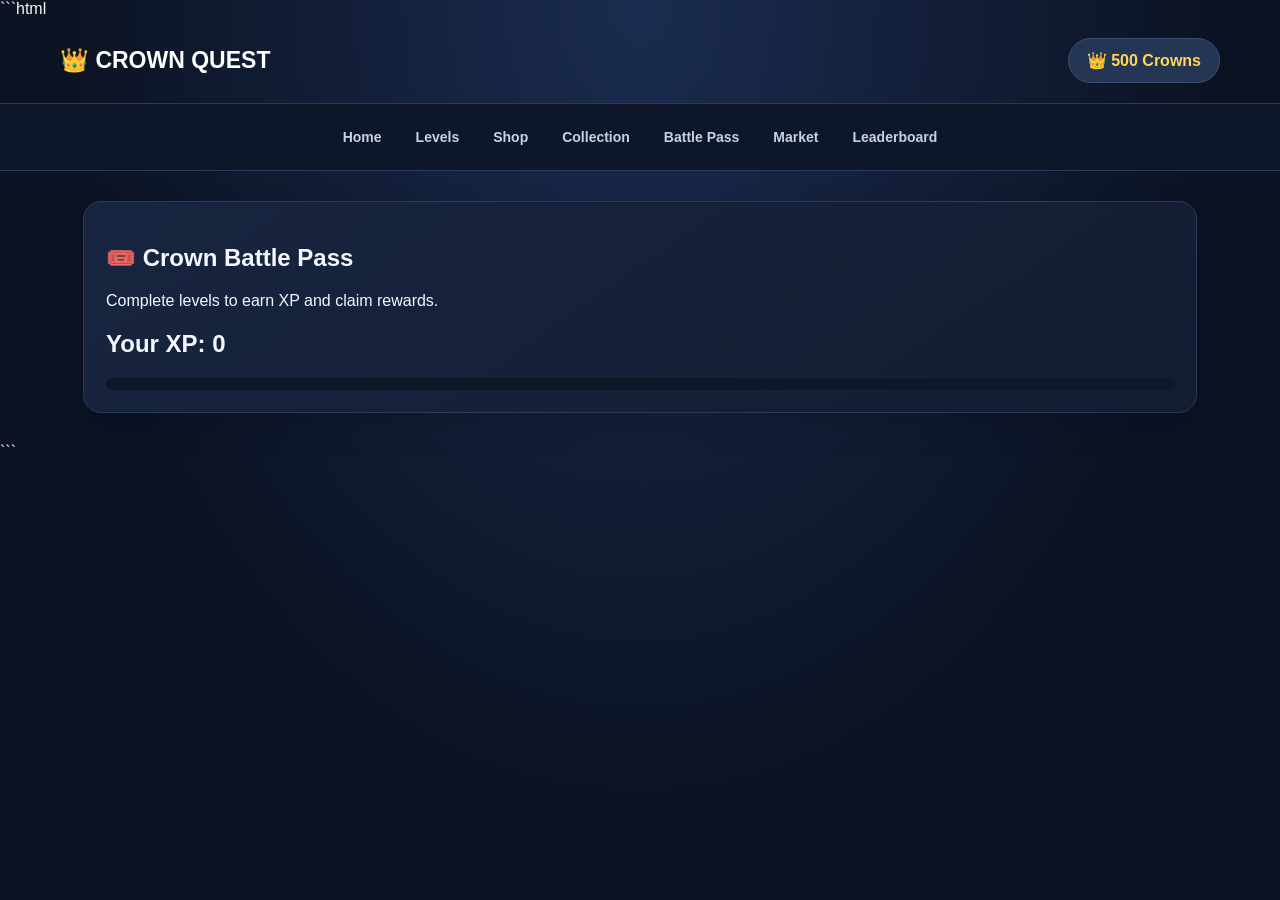
==== battlepass.html @ 0d917dfa "Create battlepass.html" ====
```html
<!DOCTYPE html>
<html lang="en">
<head>
<meta charset="UTF-8">
<meta name="viewport" content="width=device-width, initial-scale=1">
<title>Battle Pass - Crown Quest</title>
<link rel="stylesheet" href="style.css">
</head>
<body>
<header>
<a class="brand" href="index.html">👑 CROWN QUEST</a>
<div class="wallet">👑 <span data-coins>500</span> Crowns</div>
</header>

<nav>
<a href="index.html">Home</a>
<a href="levels.html">Levels</a>
<a href="shop.html">Shop</a>
<a href="collection.html">Collection</a>
<a href="battlepass.html">Battle Pass</a>
<a href="market.html">Market</a>
<a href="leaderboard.html">Leaderboard</a>
</nav>

<main>
<section class="panel">
<h1>🎟️ Crown Battle Pass</h1>
<p>Complete levels to earn XP and claim rewards.</p>
<h2 id="xpText">Your XP: 0</h2>
<div class="progress"><div id="xpBar"></div></div>
</section>

<section id="rewards" class="shopgrid"></section>
</main>

<script src="app.js"></script>
<script>
function renderBattlePass() {
    document.getElementById("xpText").textContent =
        "Your XP: " + gameData.passXP;

    document.getElementById("xpBar").style.width =
        (gameData.passXP % 100) + "%";

    const rewards = document.getElementById("rewards");
    rewards.innerHTML = "";

    for (let tier = 1; tier <= 10; tier++) {
        const needed = tier * 100;
        const rewardId = "battlepass-" + tier;
        const claimed = gameData.history.includes(rewardId);

        const card = document.createElement("article");
        card.className = "panel item";

        card.innerHTML =
            '<div class="art">' + ["🪙","📦","👑","🎁","💎"][tier % 5] + '</div>' +
            '<h2>Tier ' + tier + '</h2>' +
            '<p>Required XP: ' + needed + '</p>' +
            '<p>Reward: 100 Crowns</p>' +
            '<button ' + (gameData.passXP < needed || claimed ? "disabled" : "") + '>' +
            (claimed ? "Claimed" : "Claim Reward") + '</button>';

        card.querySelector("button").addEventListener("click", () => {
            if (gameData.passXP < needed || gameData.history.includes(rewardId)) return;

            gameData.history.push(rewardId);
            addCrowns(100);
            renderBattlePass();
            showMessage("You claimed 100 Crowns!");
        });

        rewards.appendChild(card);
    }
}

document.addEventListener("DOMContentLoaded", renderBattlePass);
</script>
</body>
</html>
```
---- style.css ----
* {
    box-sizing: border-box;
}

:root {
    --background: #0b1222;
    --panel: #172540;
    --text: #f4f7ff;
    --muted: #b4c0d8;
    --gold: #ffd45a;
    --purple: #8065ed;
    --border: #2b3a5b;
}

body {
    margin: 0;
    min-height: 100vh;
    font-family: Arial, sans-serif;
    background: radial-gradient(ellipse at top, #1b2c50, var(--background) 65%);
    color: var(--text);
}

a {
    color: #b6c8ff;
    text-decoration: none;
}

a:hover {
    color: var(--gold);
}

header {
    max-width: 1200px;
    margin: auto;
    padding: 20px;
    display: flex;
    align-items: center;
    justify-content: space-between;
    gap: 15px;
}

.brand {
    font-size: 23px;
    font-weight: 900;
    color: white;
}

.wallet {
    padding: 12px 18px;
    background: #253554;
    border: 1px solid #3b4d71;
    border-radius: 30px;
    color: var(--gold);
    font-weight: bold;
}

nav {
    display: flex;
    flex-wrap: wrap;
    justify-content: center;
    gap: 8px;
    padding: 14px;
    background: #0e1729;
    border-top: 1px solid var(--border);
    border-bottom: 1px solid var(--border);
}

nav a {
    padding: 11px 13px;
    border-radius: 10px;
    color: #c7d1e5;
    font-size: 14px;
    font-weight: bold;
}

nav a:hover,
nav a.active {
    background: #263759;
    color: white;
}

main {
    max-width: 1150px;
    margin: 30px auto;
    padding: 0 18px;
}

.panel {
    background: linear-gradient(145deg, #182540, #131d32);
    border: 1px solid var(--border);
    border-radius: 18px;
    padding: 22px;
    box-shadow: 0 12px 35px #0002;
}

.hero {
    display: flex;
    align-items: center;
    justify-content: space-between;
    gap: 25px;
    min-height: 300px;
    background: linear-gradient(110deg, #182747, #30275a);
}

.hero h1 {
    font-size: clamp(32px, 5vw, 55px);
    line-height: 1.05;
    margin: 14px 0;
}

.hero p {
    max-width: 600px;
    color: #c4cee2;
    font-size: 17px;
    line-height: 1.7;
}

.hero-art {
    font-size: 90px;
}

.eyebrow {
    color: var(--gold);
    font-weight: 900;
    letter-spacing: 2px;
    font-size: 12px;
}

button,
.button-link {
    display: inline-block;
    border: 0;
    border-radius: 11px;
    padding: 12px 17px;
    background: linear-gradient(135deg, #8c71ff, #6b52d9);
    color: white;
    font-weight: bold;
    cursor: pointer;
    font-size: 14px;
}

.button-link {
    margin-top: 10px;
}

button:hover,
.button-link:hover {
    filter: brightness(1.15);
    color: white;
}

button:disabled {
    opacity: 0.4;
    cursor: not-allowed;
}

.secondary {
    background: #344461;
}

.stats {
    display: grid;
    grid-template-columns: repeat(4, 1fr);
    gap: 15px;
    margin: 20px 0;
}

.stat {
    display: flex;
    flex-direction: column;
    gap: 10px;
}

.stat span {
    color: var(--muted);
    font-size: 14px;
}

.stat b {
    font-size: 28px;
    color: var(--gold);
}

.grid2 {
    display: grid;
    grid-template-columns: repeat(2, minmax(0, 1fr));
    gap: 16px;
    margin: 18px 0;
}

.grid2 .panel p {
    color: var(--muted);
    line-height: 1.6;
}

.shopgrid {
    display: grid;
    grid-template-columns: repeat(3, minmax(0, 1fr));
    gap: 16px;
}

.item {
    display: flex;
    flex-direction: column;
    align-items: flex-start;
    gap: 10px;
}

.item .art {
    width: 100%;
    height: 110px;
    display: grid;
    place-items: center;
    background: radial-gradient(circle, #344b78, #202c48);
    border-radius: 13px;
    font-size: 58px;
}

.item h3 {
    margin: 0;
}

.item p {
    color: var(--muted);
    line-height: 1.5;
}

.item button {
    margin-top: auto;
}

.badge {
    display: inline-block;
    padding: 5px 9px;
    border-radius: 30px;
    background: #344461;
    color: white;
    font-size: 10px;
    font-weight: 900;
    text-transform: uppercase;
}

.common {
    background: #35664d;
}

.rare {
    background: #315ba1;
}

.epic {
    background: #7047aa;
}

.legendary {
    background: #9a6520;
}

.levelmap {
    display: grid;
    grid-template-columns: repeat(7, minmax(0, 1fr));
    gap: 10px;
    margin: 16px 0;
}

.leveltile {
    min-height: 80px;
    border: 1px solid #354568;
    border-radius: 14px;
    background: #1b2a46;
    display: flex;
    flex-direction: column;
    align-items: center;
    justify-content: center;
    gap: 8px;
    cursor: pointer;
}

.leveltile b {
    font-size: 25px;
}

.leveltile span {
    font-size: 12px;
    color: #c4cee2;
}

.leveltile.current {
    outline: 2px solid var(--gold);
    background: #3b3551;
}

.leveltile.locked {
    opacity: 0.4;
    cursor: not-allowed;
}

.leveltile.boss {
    background: linear-gradient(140deg, #622d45, #322344);
    border-color: #ba557a;
}

.gamebox {
    margin-top: 18px;
}

.canvaswrap {
    margin-top: 12px;
    overflow: hidden;
    border-radius: 14px;
    border: 1px solid #344461;
    background: #7bd7fa;
}

canvas {
    display: block;
    width: 100%;
    height: auto;
}

.controls {
    display: flex;
    align-items: center;
    justify-content: space-between;
    flex-wrap: wrap;
    gap: 12px;
    margin-top: 14px;
}

.arrows {
    display: flex;
    gap: 8px;
    flex-wrap: wrap;
}

.notice {
    background: #202d48;
    color: #c5d0e5;
    border-radius: 12px;
    padding: 13px;
    margin-top: 14px;
    font-size: 13px;
    line-height: 1.5;
}

.progress {
    height: 12px;
    background: #0e1729;
    border-radius: 20px;
    overflow: hidden;
    margin-top: 12px;
}

.progress div {
    height: 100%;
    width: 0;
    background: linear-gradient(90deg, #8b6cff, #ffd45a);
}

.formrow {
    display: flex;
    align-items: end;
    gap: 14px;
    flex-wrap: wrap;
}

label {
    display: flex;
    flex-direction: column;
    gap: 7px;
    color: var(--muted);
    font-size: 13px;
}

input,
select {
    background: #0e1729;
    border: 1px solid #3b4d71;
    color: white;
    padding: 11px;
    border-radius: 9px;
}

.row,
.leader-row {
    display: flex;
    align-items: center;
    gap: 14px;
    padding: 14px 0;
    border-bottom: 1px solid #2a3958;
}

.rowicon {
    font-size: 35px;
}

.rowinfo {
    flex: 1;
}

.rowinfo p {
    color: var(--muted);
    font-size: 12px;
}

.gold {
    color: var(--gold);
}

.empty {
    color: var(--muted);
    padding: 20px;
    text-align: center;
}

.leader-rank {
    width: 32px;
    height: 32px;
    display: grid;
    place-items: center;
    background: #2a3a5c;
    border-radius: 9px;
    font-weight: 900;
}

.leader-name {
    flex: 1;
    font-weight: bold;
}

.footer {
    margin: 30px 0 12px;
    color: #8190ad;
    font-size: 12px;
    line-height: 1.6;
}

.toast {
    position: fixed;
    left: 50%;
    bottom: 24px;
    transform: translate(-50%, 20px);
    opacity: 0;
    pointer-events: none;
    background: #f5f7ff;
    color: #15213a;
    padding: 12px 18px;
    border-radius: 12px;
    font-weight: bold;
    transition: 0.2s;
    z-index: 10000;
}

.toast.show {
    opacity: 1;
    transform: translate(-50%, 0);
}

.world-picker {
    display: flex;
    align-items: center;
    gap: 15px;
    flex-wrap: wrap;
}

.small {
    color: var(--muted);
    font-size: 13px;
}

@media (max-width: 780px) {
    .stats {
        grid-template-columns: repeat(2, 1fr);
    }

    .shopgrid {
        grid-template-columns: repeat(2, minmax(0, 1fr));
    }

    .levelmap {
        grid-template-columns: repeat(4, minmax(0, 1fr));
    }

    .hero-art {
        font-size: 65px;
    }

    .grid2 {
        grid-template-columns: 1fr;
    }
}

@media (max-width: 500px) {
    header {
        align-items: flex-start;
        flex-direction: column;
    }

    .shopgrid {
        grid-template-columns: 1fr;
    }

    .hero-art {
        display: none;
    }

    .levelmap {
        grid-template-columns: repeat(3, minmax(0, 1fr));
    }

    .controls {
        align-items: flex-start;
        flex-direction: column;
    }
}
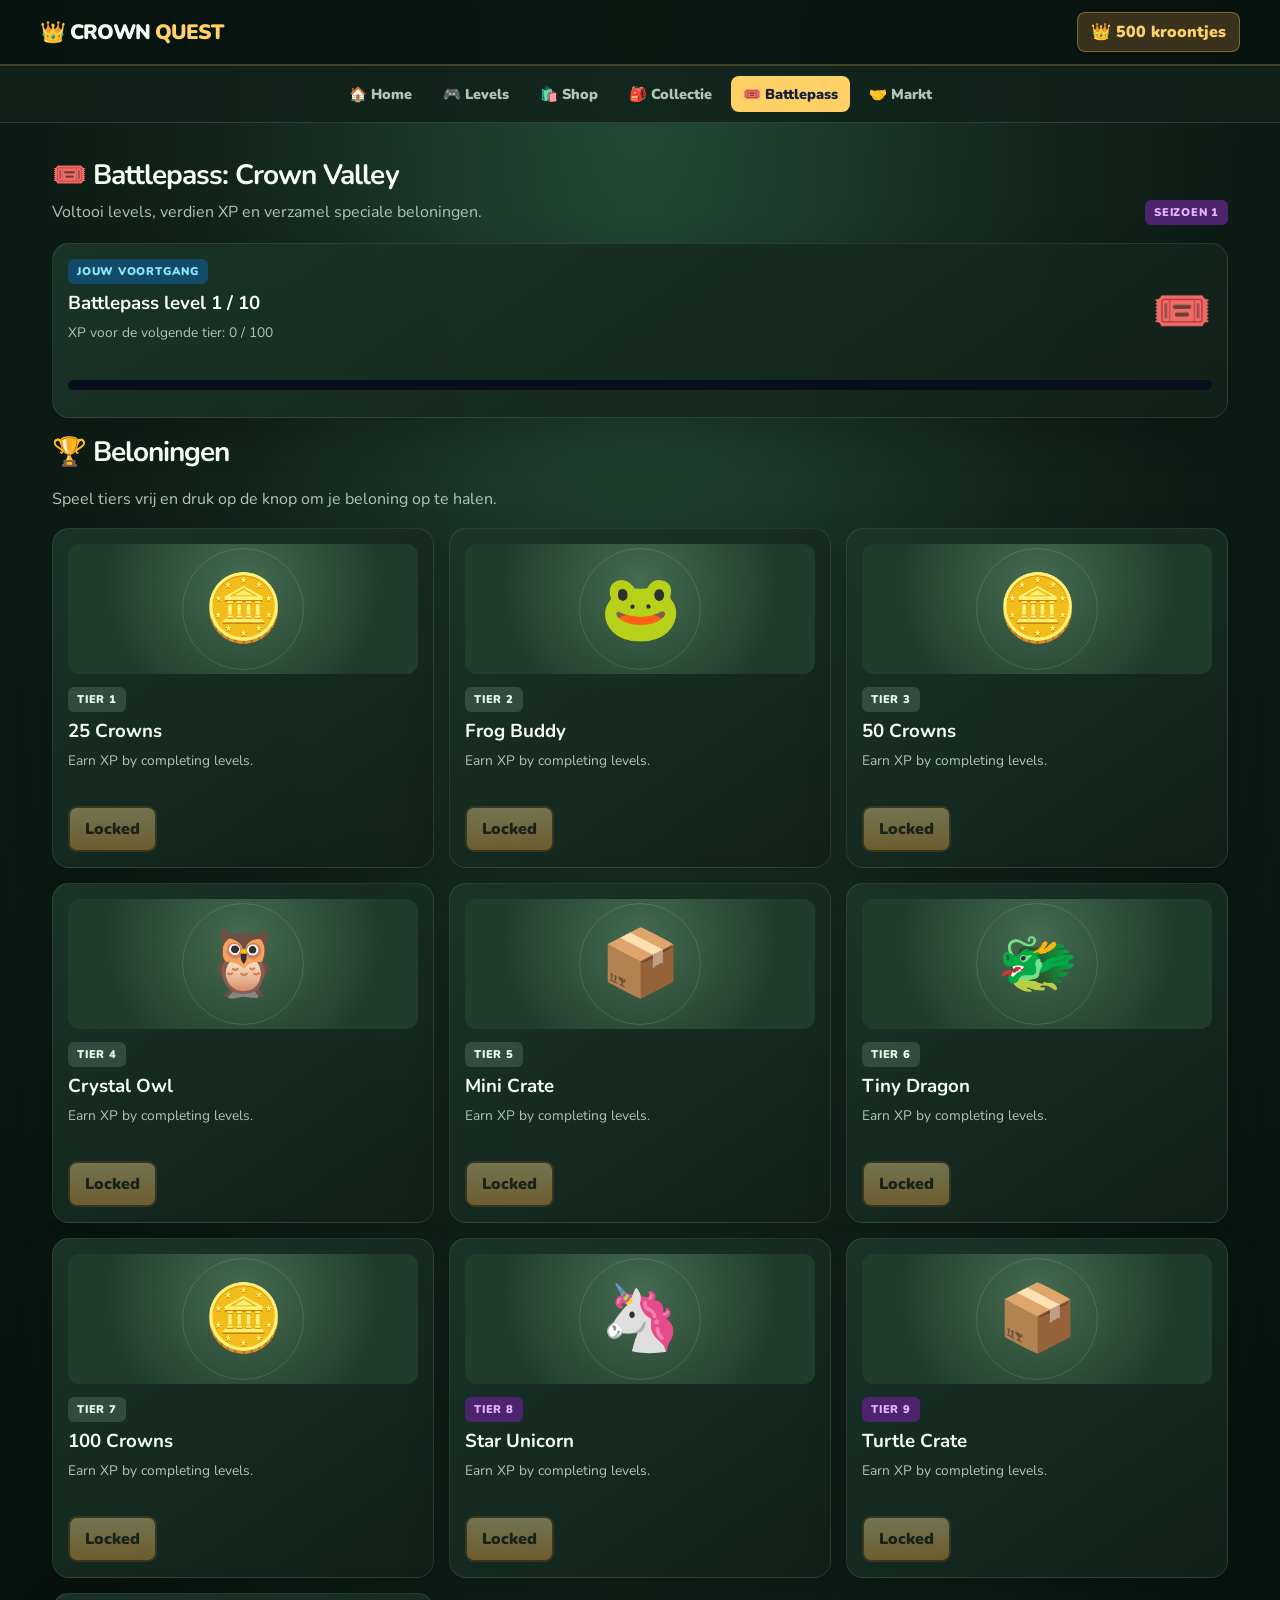
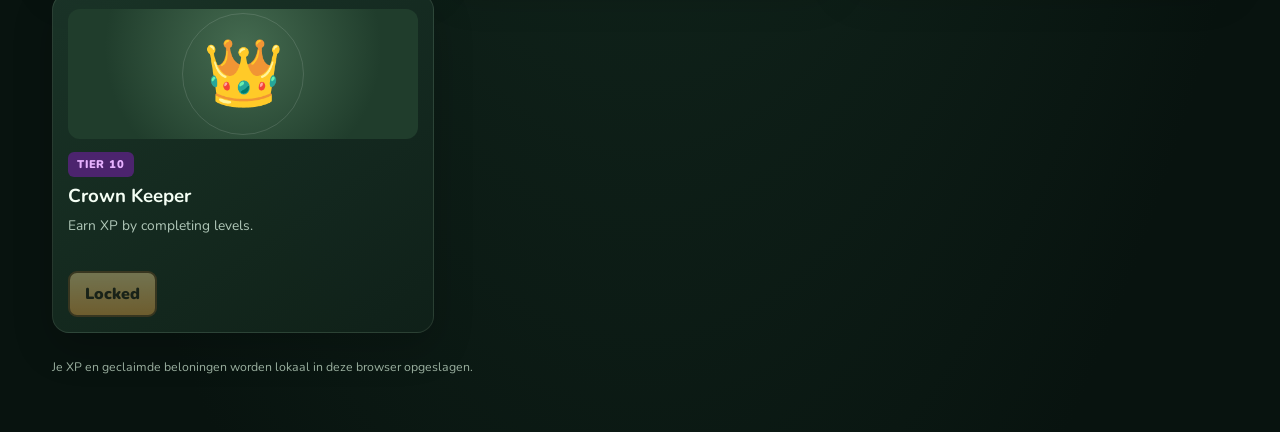
==== commit 201f8241: "Create battlepass.html" ====
--- a/battlepass.html
+++ b/battlepass.html
@@ -1,82 +1,62 @@
-```html
-<!DOCTYPE html>
-<html lang="en">
+<!doctype html>
+<html lang="nl">
 <head>
-<meta charset="UTF-8">
-<meta name="viewport" content="width=device-width, initial-scale=1">
-<title>Battle Pass - Crown Quest</title>
-<link rel="stylesheet" href="style.css">
+  <meta charset="utf-8">
+  <meta name="viewport" content="width=device-width, initial-scale=1">
+  <title>Battlepass | Crown Quest</title>
+  <link rel="stylesheet" href="style.css">
 </head>
 <body>
-<header>
-<a class="brand" href="index.html">👑 CROWN QUEST</a>
-<div class="wallet">👑 <span data-coins>500</span> Crowns</div>
-</header>
+  <header>
+    <a class="brand" href="index.html">👑 CROWN <span>QUEST</span></a>
+    <div class="wallet">👑 <span data-coins>500</span> kroontjes</div>
+  </header>
 
-<nav>
-<a href="index.html">Home</a>
-<a href="levels.html">Levels</a>
-<a href="shop.html">Shop</a>
-<a href="collection.html">Collection</a>
-<a href="battlepass.html">Battle Pass</a>
-<a href="market.html">Market</a>
-<a href="leaderboard.html">Leaderboard</a>
-</nav>
+  <nav>
+    <a href="index.html">🏠 Home</a>
+    <a href="levels.html">🎮 Levels</a>
+    <a href="shop.html">🛍️ Shop</a>
+    <a href="collection.html">🎒 Collectie</a>
+    <a href="battlepass.html" class="active">🎟️ Battlepass</a>
+    <a href="market.html">🤝 Markt</a>
+  </nav>
 
-<main>
-<section class="panel">
-<h1>🎟️ Crown Battle Pass</h1>
-<p>Complete levels to earn XP and claim rewards.</p>
-<h2 id="xpText">Your XP: 0</h2>
-<div class="progress"><div id="xpBar"></div></div>
-</section>
+  <main>
+    <div class="head">
+      <div>
+        <h2>🎟️ Battlepass: Crown Valley</h2>
+        <p>Voltooi levels, verdien XP en verzamel speciale beloningen.</p>
+      </div>
+      <span class="badge epic">Seizoen 1</span>
+    </div>
 
-<section id="rewards" class="shopgrid"></section>
-</main>
+    <section class="panel item" style="margin-bottom:15px">
+      <div style="display:flex;justify-content:space-between;align-items:center;gap:12px">
+        <div>
+          <span class="badge rare">Jouw voortgang</span>
+          <h3>Battlepass level <span id="bpLevel">1</span> / 10</h3>
+          <p style="margin:0">XP voor de volgende tier: <span id="bpXp">0 / 100</span></p>
+        </div>
+        <span style="font-size:48px" aria-hidden="true">🎟️</span>
+      </div>
 
-<script src="app.js"></script>
-<script>
-function renderBattlePass() {
-    document.getElementById("xpText").textContent =
-        "Your XP: " + gameData.passXP;
+      <div class="progress" style="margin-top:16px">
+        <span id="bpBar" style="width:0%"></span>
+      </div>
+    </section>
 
-    document.getElementById("xpBar").style.width =
-        (gameData.passXP % 100) + "%";
+    <h2>🏆 Beloningen</h2>
+    <p>Speel tiers vrij en druk op de knop om je beloning op te halen.</p>
 
-    const rewards = document.getElementById("rewards");
-    rewards.innerHTML = "";
+    <div class="grid" id="passGrid"></div>
 
-    for (let tier = 1; tier <= 10; tier++) {
-        const needed = tier * 100;
-        const rewardId = "battlepass-" + tier;
-        const claimed = gameData.history.includes(rewardId);
+    <div class="footer">
+      Je XP en geclaimde beloningen worden lokaal in deze browser opgeslagen.
+    </div>
+  </main>
 
-        const card = document.createElement("article");
-        card.className = "panel item";
+  <div id="toast" class="toast"></div>
 
-        card.innerHTML =
-            '<div class="art">' + ["🪙","📦","👑","🎁","💎"][tier % 5] + '</div>' +
-            '<h2>Tier ' + tier + '</h2>' +
-            '<p>Required XP: ' + needed + '</p>' +
-            '<p>Reward: 100 Crowns</p>' +
-            '<button ' + (gameData.passXP < needed || claimed ? "disabled" : "") + '>' +
-            (claimed ? "Claimed" : "Claim Reward") + '</button>';
-
-        card.querySelector("button").addEventListener("click", () => {
-            if (gameData.passXP < needed || gameData.history.includes(rewardId)) return;
-
-            gameData.history.push(rewardId);
-            addCrowns(100);
-            renderBattlePass();
-            showMessage("You claimed 100 Crowns!");
-        });
-
-        rewards.appendChild(card);
-    }
-}
-
-document.addEventListener("DOMContentLoaded", renderBattlePass);
-</script>
+  <script src="app.js"></script>
 </body>
 </html>
-```
--- a/style.css
+++ b/style.css
@@ -1,515 +1,792 @@
+@import url('https://fonts.googleapis.com/css2?family=Nunito:wght@400;700;800;900&display=swap');
+
+:root {
+  --bg: #08130f;
+  --panel: #13251f;
+  --panel2: #1b352a;
+  --line: #ffffff20;
+  --text: #f5fff5;
+  --muted: #b0c7b8;
+  --gold: #ffd166;
+  --mint: #78f0ad;
+  --pink: #ff82aa;
+  --blue: #7de5f2;
+  --purple: #c58cff;
+}
+
 * {
-    box-sizing: border-box;
-}
-
-:root {
-    --background: #0b1222;
-    --panel: #172540;
-    --text: #f4f7ff;
-    --muted: #b4c0d8;
-    --gold: #ffd45a;
-    --purple: #8065ed;
-    --border: #2b3a5b;
+  box-sizing: border-box;
+}
+
+html {
+  scroll-behavior: smooth;
 }
 
 body {
-    margin: 0;
-    min-height: 100vh;
-    font-family: Arial, sans-serif;
-    background: radial-gradient(ellipse at top, #1b2c50, var(--background) 65%);
-    color: var(--text);
+  margin: 0;
+  min-height: 100vh;
+  color: var(--text);
+  font-family: Nunito, system-ui, sans-serif;
+  background: radial-gradient(ellipse at top, #244b37 0, #11251c 45%, var(--bg) 85%);
 }
 
 a {
-    color: #b6c8ff;
-    text-decoration: none;
-}
-
-a:hover {
-    color: var(--gold);
+  color: inherit;
+  text-decoration: none;
+}
+
+button,
+input,
+select {
+  font: inherit;
+}
+
+button,
+.button {
+  display: inline-flex;
+  align-items: center;
+  justify-content: center;
+  gap: 7px;
+  border: 2px solid #6f4c24;
+  border-radius: 9px;
+  padding: 10px 15px;
+  background: linear-gradient(#ffe39b, #f5ad48);
+  color: #211a10;
+  font-weight: 1000;
+  cursor: pointer;
+  box-shadow: 0 4px 0 #6f4c24;
+  transition: transform .15s, filter .15s;
+}
+
+button:hover,
+.button:hover {
+  transform: translateY(-2px);
+  filter: brightness(1.08);
+}
+
+button:disabled {
+  opacity: .4;
+  cursor: not-allowed;
+  transform: none;
+  box-shadow: none;
+}
+
+.secondary {
+  background: linear-gradient(#334c41, #20352c);
+  color: #f5fff5;
+  border-color: #0a1911;
+  box-shadow: 0 4px 0 #07120d;
 }
 
 header {
-    max-width: 1200px;
-    margin: auto;
-    padding: 20px;
-    display: flex;
-    align-items: center;
-    justify-content: space-between;
-    gap: 15px;
+  position: sticky;
+  top: 0;
+  z-index: 10;
+  display: flex;
+  align-items: center;
+  justify-content: space-between;
+  gap: 14px;
+  padding: 12px clamp(12px, 4vw, 40px);
+  background: #08140fee;
+  border-bottom: 2px solid #b99b5a55;
+  backdrop-filter: blur(12px);
 }
 
 .brand {
-    font-size: 23px;
-    font-weight: 900;
-    color: white;
+  font-size: 1.3rem;
+  font-weight: 1000;
+  letter-spacing: -.05em;
+}
+
+.brand span {
+  color: var(--gold);
 }
 
 .wallet {
-    padding: 12px 18px;
-    background: #253554;
-    border: 1px solid #3b4d71;
-    border-radius: 30px;
-    color: var(--gold);
-    font-weight: bold;
+  padding: 8px 13px;
+  background: #3b321d;
+  border: 1px solid #ffdb7950;
+  border-radius: 8px;
+  color: var(--gold);
+  font-weight: 1000;
+  white-space: nowrap;
 }
 
 nav {
-    display: flex;
-    flex-wrap: wrap;
-    justify-content: center;
-    gap: 8px;
-    padding: 14px;
-    background: #0e1729;
-    border-top: 1px solid var(--border);
-    border-bottom: 1px solid var(--border);
+  display: flex;
+  gap: 7px;
+  flex-wrap: wrap;
+  justify-content: center;
+  padding: 10px 12px;
+  border-bottom: 1px solid var(--line);
+  background: #10221bd9;
 }
 
 nav a {
-    padding: 11px 13px;
-    border-radius: 10px;
-    color: #c7d1e5;
-    font-size: 14px;
-    font-weight: bold;
+  padding: 8px 12px;
+  border-radius: 8px;
+  font-weight: 900;
+  font-size: .9rem;
+  color: var(--muted);
 }
 
 nav a:hover,
 nav a.active {
-    background: #263759;
-    color: white;
+  background: var(--gold);
+  color: #172039;
 }
 
 main {
-    max-width: 1150px;
-    margin: 30px auto;
-    padding: 0 18px;
+  max-width: 1240px;
+  margin: auto;
+  padding: 25px clamp(12px, 3vw, 32px) 55px;
 }
 
 .panel {
-    background: linear-gradient(145deg, #182540, #131d32);
-    border: 1px solid var(--border);
-    border-radius: 18px;
-    padding: 22px;
-    box-shadow: 0 12px 35px #0002;
+  background: linear-gradient(145deg, #1b3529f2, #102119f2);
+  border: 1px solid #d4e9d31c;
+  border-radius: 17px;
+  box-shadow: 0 15px 40px #0003;
 }
 
 .hero {
-    display: flex;
-    align-items: center;
-    justify-content: space-between;
-    gap: 25px;
-    min-height: 300px;
-    background: linear-gradient(110deg, #182747, #30275a);
-}
-
-.hero h1 {
-    font-size: clamp(32px, 5vw, 55px);
-    line-height: 1.05;
-    margin: 14px 0;
-}
-
-.hero p {
-    max-width: 600px;
-    color: #c4cee2;
-    font-size: 17px;
-    line-height: 1.7;
-}
-
-.hero-art {
-    font-size: 90px;
+  display: grid;
+  grid-template-columns: 1fr 1fr;
+  gap: 18px;
+}
+
+.intro {
+  padding: clamp(20px, 4vw, 38px);
+  overflow: hidden;
 }
 
 .eyebrow {
-    color: var(--gold);
-    font-weight: 900;
-    letter-spacing: 2px;
-    font-size: 12px;
-}
-
-button,
-.button-link {
-    display: inline-block;
-    border: 0;
-    border-radius: 11px;
-    padding: 12px 17px;
-    background: linear-gradient(135deg, #8c71ff, #6b52d9);
-    color: white;
-    font-weight: bold;
-    cursor: pointer;
-    font-size: 14px;
-}
-
-.button-link {
-    margin-top: 10px;
-}
-
-button:hover,
-.button-link:hover {
-    filter: brightness(1.15);
-    color: white;
-}
-
-button:disabled {
-    opacity: 0.4;
-    cursor: not-allowed;
-}
-
-.secondary {
-    background: #344461;
+  font-size: .75rem;
+  font-weight: 1000;
+  letter-spacing: .16em;
+  text-transform: uppercase;
+  color: var(--mint);
+}
+
+h1 {
+  font-size: clamp(2.3rem, 5vw, 4.5rem);
+  line-height: .95;
+  letter-spacing: -.06em;
+  margin: 15px 0;
+}
+
+h1 span {
+  color: var(--gold);
+}
+
+h2 {
+  font-size: 1.75rem;
+  letter-spacing: -.035em;
+  margin: 0 0 6px;
+}
+
+h3 {
+  margin: 6px 0;
+}
+
+p {
+  color: var(--muted);
+  line-height: 1.55;
+}
+
+.actions {
+  display: flex;
+  gap: 10px;
+  flex-wrap: wrap;
+  margin-top: 20px;
+}
+
+.showcase {
+  min-height: 260px;
+  display: grid;
+  place-items: center;
+  position: relative;
+  overflow: hidden;
+  background: radial-gradient(circle at 50% 45%, #46734d, #1a3a2a 60%, #102319);
+}
+
+.pet-big {
+  font-size: 115px;
+  z-index: 1;
+  filter: drop-shadow(0 15px 9px #0007);
+  animation: float 2.6s ease-in-out infinite;
+}
+
+.orbit {
+  position: absolute;
+  width: 190px;
+  height: 190px;
+  border: 1px solid #ffffff25;
+  border-radius: 50%;
+  animation: spin 20s linear infinite;
+}
+
+.orbit.two {
+  width: 270px;
+  height: 270px;
+  border-style: dashed;
+  animation-direction: reverse;
+}
+
+.spark {
+  position: absolute;
+  color: var(--gold);
+  font-size: 25px;
+  animation: twinkle 1.7s infinite;
+}
+
+@keyframes float {
+  50% { transform: translateY(-12px) rotate(4deg); }
+}
+
+@keyframes spin {
+  to { transform: rotate(360deg); }
+}
+
+@keyframes twinkle {
+  50% { opacity: .4; transform: scale(.65) rotate(40deg); }
 }
 
 .stats {
-    display: grid;
-    grid-template-columns: repeat(4, 1fr);
-    gap: 15px;
-    margin: 20px 0;
+  display: grid;
+  grid-template-columns: repeat(3, 1fr);
+  gap: 9px;
+  margin-top: 17px;
 }
 
 .stat {
-    display: flex;
+  padding: 12px;
+  background: #ffffff08;
+  border: 1px solid var(--line);
+  border-radius: 10px;
+}
+
+.stat b {
+  display: block;
+  font-size: 1.2rem;
+}
+
+.stat span {
+  font-size: .78rem;
+  color: var(--muted);
+}
+
+.head {
+  display: flex;
+  justify-content: space-between;
+  align-items: end;
+  gap: 14px;
+  margin: 8px 0 18px;
+}
+
+.head p {
+  margin: 4px 0 0;
+}
+
+.gold {
+  color: var(--gold);
+  font-weight: 1000;
+}
+
+.muted {
+  color: var(--muted);
+}
+
+.badge {
+  display: inline-block;
+  padding: 5px 9px;
+  border-radius: 6px;
+  font-size: .7rem;
+  font-weight: 1000;
+  text-transform: uppercase;
+  letter-spacing: .07em;
+}
+
+.common {
+  background: #334b3e;
+  color: #e1ffe8;
+}
+
+.rare {
+  background: #124b67;
+  color: #8be9ff;
+}
+
+.epic {
+  background: #4c246e;
+  color: #e7b2ff;
+}
+
+.legendary {
+  background: #694617;
+  color: #ffdb77;
+}
+
+.grid {
+  display: grid;
+  grid-template-columns: repeat(3, minmax(0, 1fr));
+  gap: 15px;
+}
+
+.item {
+  padding: 15px;
+  overflow: hidden;
+}
+
+.art {
+  height: 130px;
+  border-radius: 12px;
+  background: radial-gradient(circle at 50% 30%, #456b50, #203d2c 70%);
+  display: grid;
+  place-items: center;
+  font-size: 65px;
+  margin-bottom: 13px;
+  position: relative;
+  overflow: hidden;
+}
+
+.art:after {
+  content: "";
+  position: absolute;
+  width: 120px;
+  height: 120px;
+  border: 1px solid #ffffff20;
+  border-radius: 50%;
+  animation: spin 16s linear infinite;
+}
+
+.item p {
+  font-size: .86rem;
+  min-height: 42px;
+  margin: 4px 0 14px;
+}
+
+.item-foot {
+  display: flex;
+  justify-content: space-between;
+  align-items: center;
+  gap: 8px;
+}
+
+.notice {
+  padding: 13px 15px;
+  background: #112e27;
+  border: 1px solid #286c55;
+  border-radius: 10px;
+  color: #c1ffdd;
+  font-size: .88rem;
+  line-height: 1.5;
+  margin: 14px 0;
+}
+
+.levelmap {
+  display: grid;
+  grid-template-columns: repeat(7, minmax(0, 1fr));
+  gap: 14px 8px;
+  padding: 25px 12px;
+  margin: 18px 0;
+  border: 2px solid #b6a16a55;
+  border-radius: 17px;
+  overflow: hidden;
+  background: radial-gradient(ellipse at 50% 0%, #366b47 0, transparent 65%), linear-gradient(180deg, #173d31, #10271f 70%, #0c1b19);
+  position: relative;
+}
+
+.world-heading {
+  grid-column: 1 / -1;
+  text-align: center;
+  padding: 15px 12px;
+  margin-bottom: 8px;
+  border-radius: 12px;
+  background: #091b18b8;
+  border: 1px solid #d7c07a55;
+}
+
+.world-heading h3 {
+  color: #ffe19a;
+  margin: 0;
+  font-size: 1.3rem;
+}
+
+.world-heading p {
+  margin: 5px 0 0;
+  font-size: .85rem;
+}
+
+.leveltile {
+  min-height: 67px;
+  display: flex;
+  flex-direction: column;
+  align-items: center;
+  justify-content: center;
+  gap: 3px;
+  position: relative;
+  z-index: 1;
+  color: #fff;
+  background: linear-gradient(145deg, #f6b45e, #c77b36);
+  border: 3px solid #51371f;
+  border-radius: 6px;
+  box-shadow: 0 4px 0 #4c321e, 0 7px 14px #0005;
+  transition: transform .18s, filter .18s;
+  cursor: pointer;
+}
+
+.leveltile:nth-child(7n + 2),
+.leveltile:nth-child(7n + 4),
+.leveltile:nth-child(7n + 6) {
+  transform: translateY(14px);
+}
+
+.leveltile b {
+  font-size: 1.45rem;
+  line-height: 1;
+  color: #211b12;
+}
+
+.leveltile span {
+  color: #38291c;
+  font-size: .62rem;
+  font-weight: 1000;
+}
+
+.leveltile:not(.locked):hover {
+  filter: brightness(1.15);
+  scale: 1.05;
+}
+
+.leveltile.current {
+  background: linear-gradient(145deg, #a7f56a, #54bd48);
+  border-color: #24451c;
+  box-shadow: 0 4px 0 #24451c, 0 0 22px #a7f56a66;
+}
+
+.leveltile.completed {
+  background: linear-gradient(145deg, #7de8ed, #339eb7);
+}
+
+.leveltile.locked {
+  background: linear-gradient(145deg, #6d5a4e, #382c27);
+  border-color: #211a17;
+  box-shadow: 0 4px 0 #211a17;
+  opacity: .75;
+  cursor: not-allowed;
+}
+
+.leveltile.locked b,
+.leveltile.locked span {
+  color: #c5b3a5;
+}
+
+.leveltile.boss {
+  background: linear-gradient(145deg, #c26cff, #6b2a99);
+  border-color: #311441;
+  box-shadow: 0 5px 0 #311441, 0 0 18px #c26cff55;
+}
+
+.leveltile.boss b,
+.leveltile.boss span {
+  color: white;
+}
+
+.leveltile.current:after {
+  content: "PLAY";
+  position: absolute;
+  top: -17px;
+  padding: 2px 6px;
+  color: #1b1b12;
+  background: #fff4dc;
+  border: 1px solid #4a3824;
+  font-size: .55rem;
+  font-weight: 1000;
+}
+
+.canvaswrap {
+  overflow: hidden;
+  border-radius: 12px;
+  border: 1px solid #ffffff25;
+  background: #b1f0f5;
+}
+
+.canvaswrap canvas {
+  width: 100%;
+  height: auto;
+  display: block;
+  touch-action: manipulation;
+}
+
+.gamebox {
+  padding: 14px;
+}
+
+.gamebar,
+.controls {
+  display: flex;
+  justify-content: space-between;
+  align-items: center;
+  gap: 10px;
+  flex-wrap: wrap;
+  margin-bottom: 12px;
+}
+
+.controls {
+  margin: 12px 0 0;
+}
+
+.small {
+  font-size: .8rem;
+  color: var(--muted);
+}
+
+.arrows {
+  display: flex;
+  gap: 8px;
+  flex-wrap: wrap;
+}
+
+.arrows button {
+  min-width: 46px;
+}
+
+.progress {
+  height: 10px;
+  background: #080e1c;
+  border-radius: 99px;
+  overflow: hidden;
+  margin: 12px 0;
+}
+
+.progress span {
+  display: block;
+  height: 100%;
+  background: linear-gradient(90deg, var(--mint), var(--blue));
+  border-radius: 99px;
+}
+
+.rows .row {
+  display: flex;
+  align-items: center;
+  gap: 13px;
+  padding: 14px;
+  border-bottom: 1px solid var(--line);
+}
+
+.rows .row:last-child {
+  border: 0;
+}
+
+.row {
+  display: flex;
+  align-items: center;
+  gap: 13px;
+  padding: 14px;
+  border-bottom: 1px solid var(--line);
+}
+
+.rowicon {
+  width: 56px;
+  height: 56px;
+  display: grid;
+  place-items: center;
+  font-size: 32px;
+  border-radius: 10px;
+  background: #283859;
+}
+
+.rowinfo {
+  flex: 1;
+  min-width: 0;
+}
+
+.rowinfo p {
+  font-size: .8rem;
+  margin: 4px 0 0;
+}
+
+.empty {
+  padding: 30px;
+  text-align: center;
+  color: var(--muted);
+  border: 1px dashed #ffffff30;
+  border-radius: 12px;
+}
+
+.formrow {
+  display: flex;
+  gap: 10px;
+  flex-wrap: wrap;
+}
+
+.formrow input,
+.formrow select {
+  background: #202d4b;
+  color: white;
+  border: 1px solid #ffffff25;
+  border-radius: 8px;
+  padding: 11px;
+  min-width: 120px;
+}
+
+.formrow select {
+  flex: 1;
+}
+
+.footer {
+  margin-top: 25px;
+  font-size: .77rem;
+  line-height: 1.55;
+  color: #9aaf9f;
+}
+
+.toast {
+  position: fixed;
+  z-index: 20;
+  bottom: 22px;
+  left: 50%;
+  transform: translate(-50%, 25px);
+  opacity: 0;
+  pointer-events: none;
+  background: #f6f8ff;
+  color: #10172a;
+  border-radius: 10px;
+  padding: 13px 18px;
+  font-weight: 900;
+  box-shadow: 0 15px 40px #0006;
+  transition: .25s;
+  max-width: 90vw;
+  text-align: center;
+}
+
+.toast.show {
+  opacity: 1;
+  transform: translate(-50%, 0);
+}
+
+.wheel-wrap {
+  display: grid;
+  place-items: center;
+  padding: 15px;
+}
+
+.wheel {
+  width: min(340px, 80vw);
+  aspect-ratio: 1;
+  border-radius: 50%;
+  border: 9px solid #f7d578;
+  box-shadow: 0 0 0 5px #563a20, 0 15px 30px #0007;
+  transition: transform 4.2s cubic-bezier(.12, .72, .12, 1);
+  position: relative;
+  overflow: hidden;
+  background: conic-gradient(
+    #6aab64 0deg 72deg,
+    #4b83b5 72deg 144deg,
+    #b07bd5 144deg 216deg,
+    #dc8d47 216deg 288deg,
+    #d65e6b 288deg 360deg
+  );
+}
+
+.wheel:after {
+  content: "";
+  position: absolute;
+  inset: 35%;
+  background: #fff0c2;
+  border: 5px solid #64441e;
+  border-radius: 50%;
+  box-shadow: 0 2px 0 #6b4c25;
+}
+
+.wheel-pointer {
+  font-size: 32px;
+  text-align: center;
+  color: var(--gold);
+  line-height: 1;
+}
+
+.wheel-labels {
+  position: absolute;
+  inset: 0;
+  pointer-events: none;
+}
+
+.wheel-labels span {
+  position: absolute;
+  left: 50%;
+  top: 10%;
+  transform: translateX(-50%);
+  font-weight: 1000;
+  color: white;
+  text-shadow: 0 2px 4px #000;
+}
+
+.wheel-labels span:nth-child(2) {
+  top: 27%;
+  left: 82%;
+}
+
+.wheel-labels span:nth-child(3) {
+  top: 67%;
+  left: 78%;
+}
+
+.wheel-labels span:nth-child(4) {
+  top: 76%;
+  left: 23%;
+}
+
+.wheel-labels span:nth-child(5) {
+  top: 28%;
+  left: 18%;
+}
+
+@media (max-width: 800px) {
+  .hero {
+    grid-template-columns: 1fr;
+  }
+
+  .showcase {
+    min-height: 220px;
+  }
+
+  .grid {
+    grid-template-columns: repeat(2, minmax(0, 1fr));
+  }
+
+  .levelmap {
+    grid-template-columns: repeat(5, minmax(0, 1fr));
+  }
+}
+
+@media (max-width: 520px) {
+  .grid {
+    grid-template-columns: 1fr;
+  }
+
+  .head {
+    align-items: start;
     flex-direction: column;
-    gap: 10px;
-}
-
-.stat span {
-    color: var(--muted);
-    font-size: 14px;
-}
-
-.stat b {
-    font-size: 28px;
-    color: var(--gold);
-}
-
-.grid2 {
-    display: grid;
-    grid-template-columns: repeat(2, minmax(0, 1fr));
-    gap: 16px;
-    margin: 18px 0;
-}
-
-.grid2 .panel p {
-    color: var(--muted);
-    line-height: 1.6;
-}
-
-.shopgrid {
-    display: grid;
+  }
+
+  .levelmap {
     grid-template-columns: repeat(3, minmax(0, 1fr));
-    gap: 16px;
-}
-
-.item {
-    display: flex;
-    flex-direction: column;
-    align-items: flex-start;
-    gap: 10px;
-}
-
-.item .art {
-    width: 100%;
-    height: 110px;
-    display: grid;
-    place-items: center;
-    background: radial-gradient(circle, #344b78, #202c48);
-    border-radius: 13px;
-    font-size: 58px;
-}
-
-.item h3 {
-    margin: 0;
-}
-
-.item p {
-    color: var(--muted);
-    line-height: 1.5;
-}
-
-.item button {
-    margin-top: auto;
-}
-
-.badge {
-    display: inline-block;
-    padding: 5px 9px;
-    border-radius: 30px;
-    background: #344461;
-    color: white;
-    font-size: 10px;
-    font-weight: 900;
-    text-transform: uppercase;
-}
-
-.common {
-    background: #35664d;
-}
-
-.rare {
-    background: #315ba1;
-}
-
-.epic {
-    background: #7047aa;
-}
-
-.legendary {
-    background: #9a6520;
-}
-
-.levelmap {
-    display: grid;
-    grid-template-columns: repeat(7, minmax(0, 1fr));
-    gap: 10px;
-    margin: 16px 0;
-}
-
-.leveltile {
-    min-height: 80px;
-    border: 1px solid #354568;
-    border-radius: 14px;
-    background: #1b2a46;
-    display: flex;
-    flex-direction: column;
-    align-items: center;
-    justify-content: center;
-    gap: 8px;
-    cursor: pointer;
-}
-
-.leveltile b {
-    font-size: 25px;
-}
-
-.leveltile span {
-    font-size: 12px;
-    color: #c4cee2;
-}
-
-.leveltile.current {
-    outline: 2px solid var(--gold);
-    background: #3b3551;
-}
-
-.leveltile.locked {
-    opacity: 0.4;
-    cursor: not-allowed;
-}
-
-.leveltile.boss {
-    background: linear-gradient(140deg, #622d45, #322344);
-    border-color: #ba557a;
-}
-
-.gamebox {
-    margin-top: 18px;
-}
-
-.canvaswrap {
-    margin-top: 12px;
-    overflow: hidden;
-    border-radius: 14px;
-    border: 1px solid #344461;
-    background: #7bd7fa;
-}
-
-canvas {
-    display: block;
-    width: 100%;
-    height: auto;
-}
-
-.controls {
-    display: flex;
-    align-items: center;
-    justify-content: space-between;
-    flex-wrap: wrap;
-    gap: 12px;
-    margin-top: 14px;
-}
-
-.arrows {
-    display: flex;
-    gap: 8px;
-    flex-wrap: wrap;
-}
-
-.notice {
-    background: #202d48;
-    color: #c5d0e5;
-    border-radius: 12px;
-    padding: 13px;
-    margin-top: 14px;
-    font-size: 13px;
-    line-height: 1.5;
-}
-
-.progress {
-    height: 12px;
-    background: #0e1729;
-    border-radius: 20px;
-    overflow: hidden;
-    margin-top: 12px;
-}
-
-.progress div {
-    height: 100%;
-    width: 0;
-    background: linear-gradient(90deg, #8b6cff, #ffd45a);
-}
-
-.formrow {
-    display: flex;
-    align-items: end;
-    gap: 14px;
-    flex-wrap: wrap;
-}
-
-label {
-    display: flex;
-    flex-direction: column;
-    gap: 7px;
-    color: var(--muted);
-    font-size: 13px;
-}
-
-input,
-select {
-    background: #0e1729;
-    border: 1px solid #3b4d71;
-    color: white;
-    padding: 11px;
-    border-radius: 9px;
-}
-
-.row,
-.leader-row {
-    display: flex;
-    align-items: center;
-    gap: 14px;
-    padding: 14px 0;
-    border-bottom: 1px solid #2a3958;
-}
-
-.rowicon {
-    font-size: 35px;
-}
-
-.rowinfo {
-    flex: 1;
-}
-
-.rowinfo p {
-    color: var(--muted);
-    font-size: 12px;
-}
-
-.gold {
-    color: var(--gold);
-}
-
-.empty {
-    color: var(--muted);
-    padding: 20px;
-    text-align: center;
-}
-
-.leader-rank {
-    width: 32px;
-    height: 32px;
-    display: grid;
-    place-items: center;
-    background: #2a3a5c;
-    border-radius: 9px;
-    font-weight: 900;
-}
-
-.leader-name {
-    flex: 1;
-    font-weight: bold;
-}
-
-.footer {
-    margin: 30px 0 12px;
-    color: #8190ad;
-    font-size: 12px;
-    line-height: 1.6;
-}
-
-.toast {
-    position: fixed;
-    left: 50%;
-    bottom: 24px;
-    transform: translate(-50%, 20px);
-    opacity: 0;
-    pointer-events: none;
-    background: #f5f7ff;
-    color: #15213a;
-    padding: 12px 18px;
-    border-radius: 12px;
-    font-weight: bold;
-    transition: 0.2s;
-    z-index: 10000;
-}
-
-.toast.show {
-    opacity: 1;
-    transform: translate(-50%, 0);
-}
-
-.world-picker {
-    display: flex;
-    align-items: center;
-    gap: 15px;
-    flex-wrap: wrap;
-}
-
-.small {
-    color: var(--muted);
-    font-size: 13px;
-}
-
-@media (max-width: 780px) {
-    .stats {
-        grid-template-columns: repeat(2, 1fr);
-    }
-
-    .shopgrid {
-        grid-template-columns: repeat(2, minmax(0, 1fr));
-    }
-
-    .levelmap {
-        grid-template-columns: repeat(4, minmax(0, 1fr));
-    }
-
-    .hero-art {
-        font-size: 65px;
-    }
-
-    .grid2 {
-        grid-template-columns: 1fr;
-    }
-}
-
-@media (max-width: 500px) {
-    header {
-        align-items: flex-start;
-        flex-direction: column;
-    }
-
-    .shopgrid {
-        grid-template-columns: 1fr;
-    }
-
-    .hero-art {
-        display: none;
-    }
-
-    .levelmap {
-        grid-template-columns: repeat(3, minmax(0, 1fr));
-    }
-
-    .controls {
-        align-items: flex-start;
-        flex-direction: column;
-    }
-}
+    gap: 17px 8px;
+  }
+
+  .leveltile {
+    min-height: 62px;
+  }
+
+  .leveltile:nth-child(7n + 2),
+  .leveltile:nth-child(7n + 4),
+  .leveltile:nth-child(7n + 6) {
+    transform: none;
+  }
+
+  .pet-big {
+    font-size: 100px;
+  }
+}
